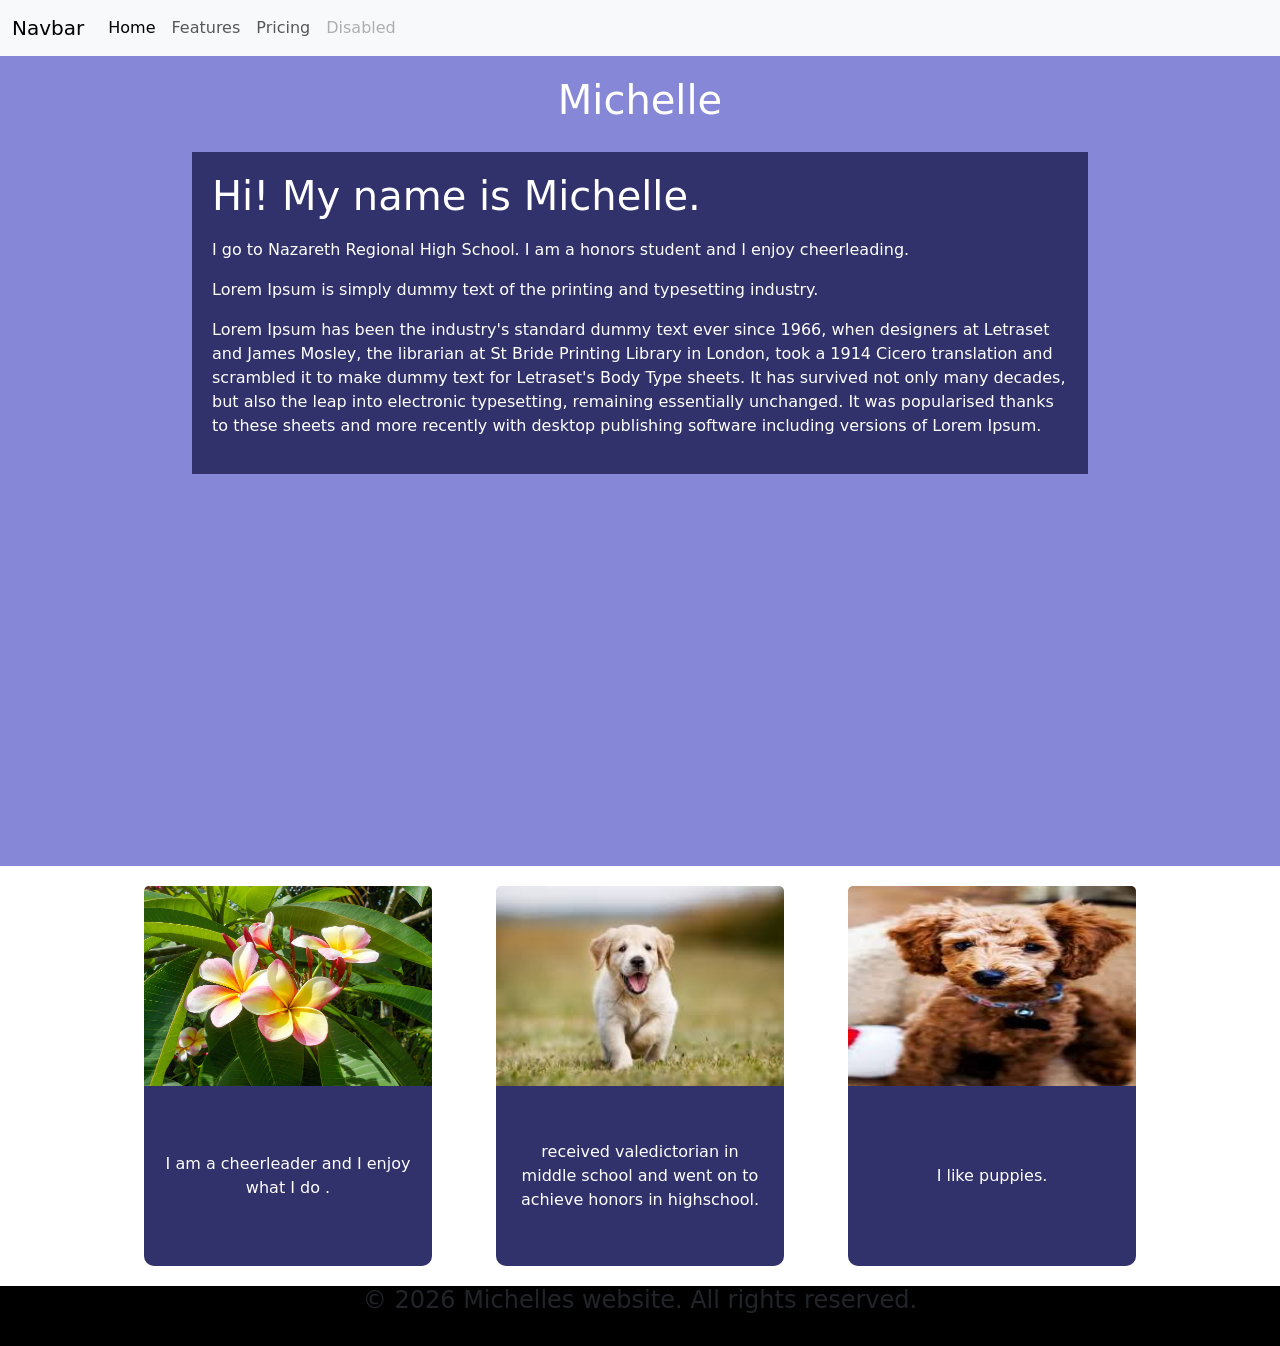
==== index.html @ 5db0d3c9 "done with home page" ====
<!DOCTYPE html>
<html lang="en">
<head>
    <meta charset="UTF-8">
    <meta name="viewport" content="width=device-width, initial-scale=1.0">
    <link rel="stylesheet" href="style.css">
     <link href="https://cdn.jsdelivr.net/npm/bootstrap@5.3.8/dist/css/bootstrap.min.css" rel="stylesheet" integrity="sha384-sRIl4kxILFvY47J16cr9ZwB07vP4J8+LH7qKQnuqkuIAvNWLzeN8tE5YBujZqJLB" crossorigin="anonymous">
    <title>mywebsite</title>
</head>

<body>
    <nav class="navbar navbar-expand-lg bg-body-tertiary">
  <div class="container-fluid">
    <a class="navbar-brand" href="#">Navbar</a>
    <button class="navbar-toggler" type="button" data-bs-toggle="collapse" data-bs-target="#navbarNav" aria-controls="navbarNav" aria-expanded="false" aria-label="Toggle navigation">
      <span class="navbar-toggler-icon"></span>
    </button>
    <div class="collapse navbar-collapse" id="navbarNav">
      <ul class="navbar-nav">
        <li class="nav-item">
          <a class="nav-link active" aria-current="page" href="#">Home</a>
        </li>
        <li class="nav-item">
          <a class="nav-link" href="#">Features</a>
        </li>
        <li class="nav-item">
          <a class="nav-link" href="#">Pricing</a>
        </li>
        <li class="nav-item">
          <a class="nav-link disabled" aria-disabled="true">Disabled</a>
        </li>
      </ul>
    </div>
  </div>
    </nav>

    <div class="hero">
        <h1 class="bigtext">Michelle</h1>

        <div class="letter">
            <h1 class="text1">Hi! My name is Michelle.</h1>
            <p class="text2">I go to Nazareth Regional High School. I am a honors student and I enjoy cheerleading. </p>
            <p class="text2"> Lorem Ipsum is simply dummy text of the printing and typesetting industry.</p>
            <p class="text2">Lorem Ipsum has been the industry's standard dummy text ever since 1966, when designers at Letraset and James Mosley, the librarian at St Bride Printing Library in London, took a 1914 Cicero translation and scrambled it to make dummy text for Letraset's Body Type sheets. It has survived not only many decades, but also the leap into electronic typesetting, remaining essentially unchanged. It was popularised thanks to these sheets and more recently with desktop publishing software including versions of Lorem Ipsum.</p>
        </div>
    </div>

    <div class="section2">
        <div class="card" style="width: 18rem;">
            <img src="images/plumeria-for-sale.webp" class="card-img-top" alt="...">
            <div class="card-body">
            <p class="card-text">I am a cheerleader and I enjoy what I do .</p>
    </div>
    </div>

    <div class="card" style="width: 18rem;">
        <img src="images/puppy1.jpg" class="card-img-top" alt="...">
        <div class="card-body">
            <p class="card-text"> received valedictorian in middle school and went on to achieve honors in highschool.</p>
        </div>
    </div>

    <div class="card" style="width: 18rem;">
        <img src="images/puppy2.jpg" class="card-img-top" alt="...">
        <div class="card-body">
            <p class="card-text">I like puppies.</p>
        </div>
    </div>

    </div>

    <footer class="myfooter">
        <h4 class="footertext">© 2026 Michelles website. All rights reserved.</h4>
    </footer>


    <!--
    <h1 class="headerr">Michelle</h1>
    <h2>Pretty Girl</h2>
    <p class="paragraph">I go to school at Naz</p>
    <img src="images\download.jpg" alt="flowers" class="myimg">

    <div class="pictures">
        
        <div class="minidiv">
            <img src="images/download.jpg" alt="flowers" class="indpic"> 
            <h3>Pic 1</h3>
        </div>
       
        <div class="minidiv">
            <img src="images/puppy1.jpg" alt="puppy1" class="indpic"> 
            <h3>Pic 2</h3>
        </div>

        <div class="minidiv">
            <img src="images/puppy2.jpg" alt="puppy2" class="indpic">
            <h3>Pic 3</h3>
        </div>
    </div>
    -->
</body>
</html>
---- style.css ----
.style{
    display: flex;
    flex-direction: column;
}

.hero{
    background: rgb(135, 135, 216);
    min-height: 90vh;
    background-size: cover;
    display: flex;
    flex-direction: column;
    align-items: center;
}

.bigtext{
    padding: 20px;
    color: white;
}

.letter{
    background: rgb(49, 49, 107);
    width: 70vw;
    height: auto;
    padding: 20px;
}

.text1{
    color: white;
    padding-bottom: 10px;
}

.text2{
    color: white;
}



.section2{
    padding-top: 20px;
    padding-bottom: 20px;
    padding-left: 5vw;
    padding-right: 5vw;
    background: white;
    display: flex;
    flex-direction: row;
    align-items: center;
    justify-content: center;
    gap: 5vw;
}

.card{
    border: 0px !important;
}
.card-img-top{
    height: 200px;
    width: 120px;
}


.card-text{
    text-align: center;
    color: white;
}

.card-body{
    background: rgb(49, 49, 107);
    min-height: 20vh;
    padding: 20px;
    justify-content: center;
    align-content: center;
    border-bottom-left-radius: 10px;
    border-bottom-right-radius: 10px;

}

.myfooter{
    background: black;
    text-align: center;
    height: 60px;
}

.footertext{
    white
}
/*.headerr{
    color: aqua;
    font-size: 48px;
    background-color: blue;
    font-family: 'Courier New', Courier, monospace;
}

.paragraph{
    color: darkslateblue;
    font-size: smaller;
    font-family: 'Gill Sans', 'Gill Sans MT', Calibri, 'Trebuchet MS', sans-serif;
}

.myimg{
    height: 90px;
    width: 70px;

}

.pictures{
    display: flex;
    flex-direction: row;
    justify-content: center;
}

.indpic{
    height: 150px;
    width: 150px;

}

.minidiv{
    height: 200px;
    width: 200px
}
*/
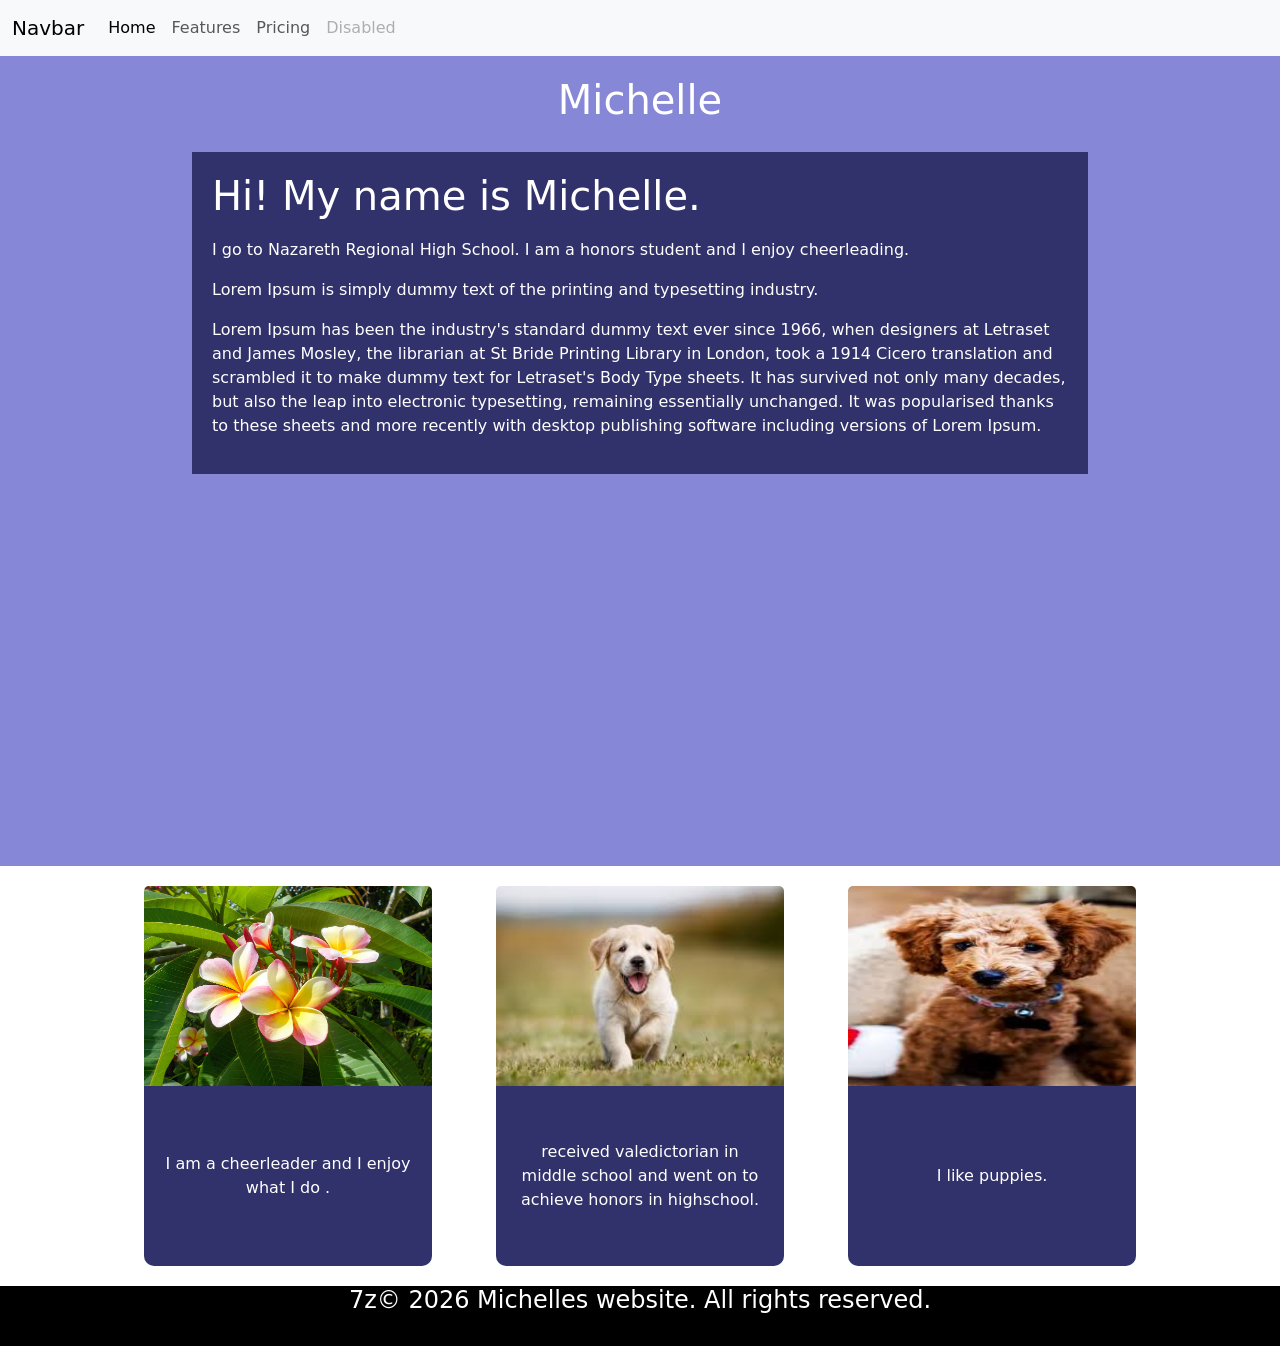
==== commit 0008810c: "I completely changed the whole idea and layout of my website. I changed the hero, nav bar and gave m" ====
--- a/index.html
+++ b/index.html
@@ -70,7 +70,7 @@
     </div>
 
     <footer class="myfooter">
-        <h4 class="footertext">© 2026 Michelles website. All rights reserved.</h4>
+        <h4 class="footertext">7z© 2026 Michelles website. All rights reserved.</h4>
     </footer>
 
 
--- a/style.css
+++ b/style.css
@@ -79,8 +79,9 @@
     height: 60px;
 }
 
+
 .footertext{
-    white
+    color: white;
 }
 /*.headerr{
     color: aqua;
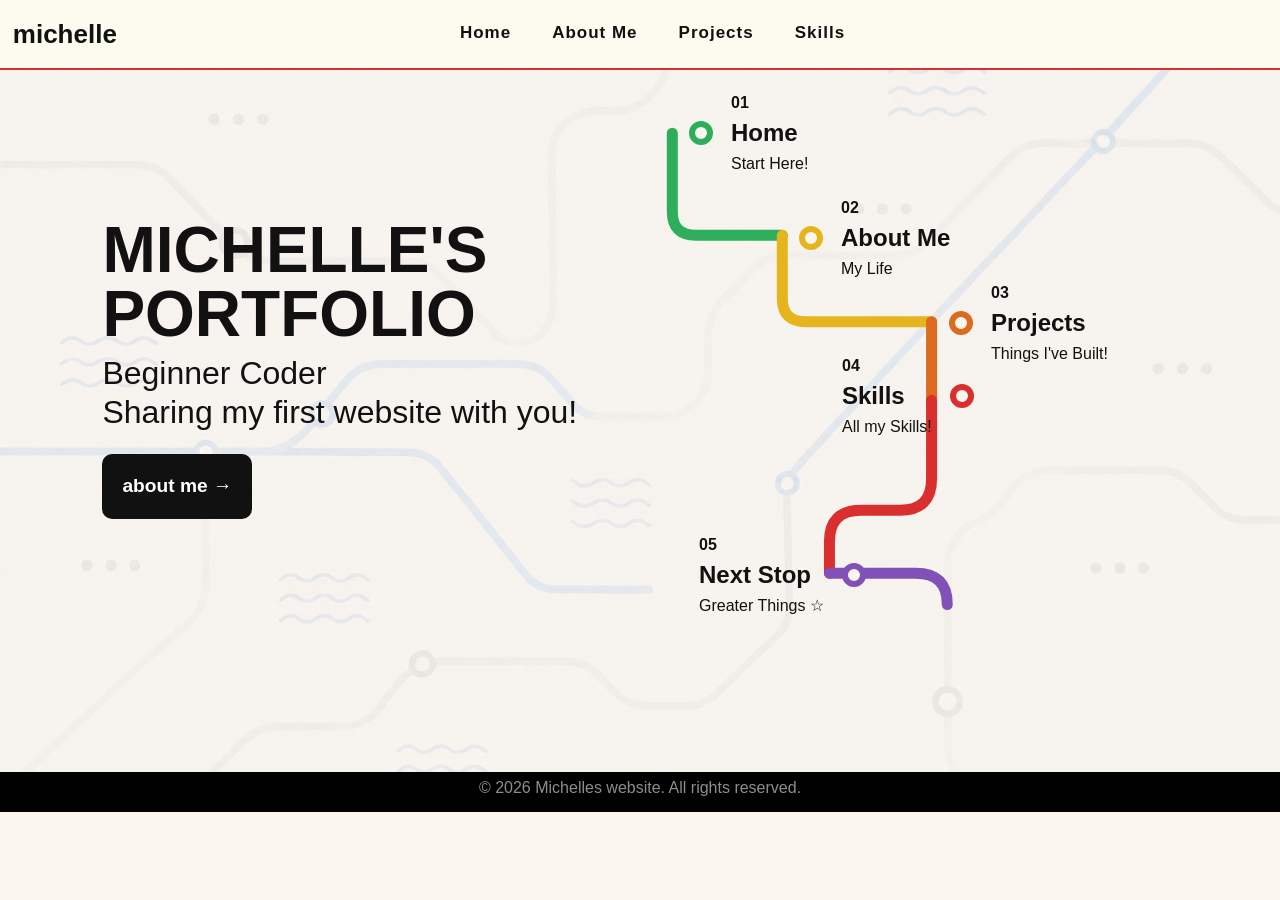
==== commit 201e22bf: "finished styling my next stop box in css" ====
--- a/index.html
+++ b/index.html
@@ -2,101 +2,124 @@
 <html lang="en">
 <head>
     <meta charset="UTF-8">
+    <meta http-equiv="X-UA-Compatible" content="IE=edge">
     <meta name="viewport" content="width=device-width, initial-scale=1.0">
+    <!--bootstrap-->
+    <link href="https://cdn.jsdelivr.net/npm/bootstrap@5.3.0/dist/css/bootstrap.min.css" rel="stylesheet" integrity="sha384-9ndCyUaIbzAi2FUVXJi0CjmCapSmO7SnpJef0486qhLnuZ2cdeRhO02iuK6FUUVM" crossorigin="anonymous">
+   <!--css-->
     <link rel="stylesheet" href="style.css">
-     <link href="https://cdn.jsdelivr.net/npm/bootstrap@5.3.8/dist/css/bootstrap.min.css" rel="stylesheet" integrity="sha384-sRIl4kxILFvY47J16cr9ZwB07vP4J8+LH7qKQnuqkuIAvNWLzeN8tE5YBujZqJLB" crossorigin="anonymous">
-    <title>mywebsite</title>
+    <title>Michelle's Website</title>
 </head>
 
-<body>
-    <nav class="navbar navbar-expand-lg bg-body-tertiary">
+<!--navigation bar-->
+<body class="body"> 
+   <nav class="navbar navbar-expand-lg bg-body-tertiary">
   <div class="container-fluid">
-    <a class="navbar-brand" href="#">Navbar</a>
+    <a class="navbar-brand logo" href="#">michelle</a>
     <button class="navbar-toggler" type="button" data-bs-toggle="collapse" data-bs-target="#navbarNav" aria-controls="navbarNav" aria-expanded="false" aria-label="Toggle navigation">
       <span class="navbar-toggler-icon"></span>
     </button>
     <div class="collapse navbar-collapse" id="navbarNav">
-      <ul class="navbar-nav">
+      <ul class="navbar-nav mx-auto">
         <li class="nav-item">
-          <a class="nav-link active" aria-current="page" href="#">Home</a>
+          <a class="nav-link active" aria-current="page" href="index.html">Home</a>
         </li>
         <li class="nav-item">
-          <a class="nav-link" href="#">Features</a>
+          <a class="nav-link" href="about.html">About Me</a>
         </li>
         <li class="nav-item">
-          <a class="nav-link" href="#">Pricing</a>
+          <a class="nav-link" href="projects.html">Projects</a>
         </li>
         <li class="nav-item">
-          <a class="nav-link disabled" aria-disabled="true">Disabled</a>
+          <a class="nav-link" href="skills.html">Skills</a>
         </li>
       </ul>
     </div>
   </div>
-    </nav>
+</nav>
 
-    <div class="hero">
-        <h1 class="bigtext">Michelle</h1>
+    <section class="hero">
+        <div class="hero-left">
+                    <h1>
+                        MICHELLE'S
+                        <br>
+                        PORTFOLIO
+                    </h1>
+                    <div class=yellowline></div>
+                    <h2>
+                        Beginner Coder
+                        <br>
+                        Sharing my first website with you!
+                    </h2>
 
-        <div class="letter">
-            <h1 class="text1">Hi! My name is Michelle.</h1>
-            <p class="text2">I go to Nazareth Regional High School. I am a honors student and I enjoy cheerleading. </p>
-            <p class="text2"> Lorem Ipsum is simply dummy text of the printing and typesetting industry.</p>
-            <p class="text2">Lorem Ipsum has been the industry's standard dummy text ever since 1966, when designers at Letraset and James Mosley, the librarian at St Bride Printing Library in London, took a 1914 Cicero translation and scrambled it to make dummy text for Letraset's Body Type sheets. It has survived not only many decades, but also the leap into electronic typesetting, remaining essentially unchanged. It was popularised thanks to these sheets and more recently with desktop publishing software including versions of Lorem Ipsum.</p>
+                    <a href="about.html" class="btn-talk">about me →</a>
+                    </div>
+
+                <!--right side-->
+                    <div class="hero-right">
+                        <div class="subway-map">
+
+                          <svg class="trainlines" viewBox="0 0 700 700">
+                            <path class="line green-line" d="M120 60 L120 160 Q120 190 150 190 L260 190"/>
+                            <path class="line yellow-route" d="M260 190 L260 270 Q260 300 290 300 L450 300"/>
+                            <path class="line orange-route" d="M450 300 L450 400"/>
+                            <path class="line red-route" d="M450 400 L450 500 Q450 540 410 540 L360 540 Q320 540 320 580 L320 620"/>
+                            <path class="line purple-route" d="M320 620 L430 620 Q470 620 470 660"/>
+                          </svg>
+
+                            <a href="index.html" class="stop stop1">
+                                <div class="greencircle"></div>
+                                <div>
+                                    <b>01</b>
+                                    <h3>Home</h3>
+                                    <p>Start Here!</p>
+                                </div>
+                            </a>
+
+                            <a href="about.html" class="stop stop2">
+                                <div class="yellowcircle"></div>
+                                <div>
+                                    <b>02</b>
+                                    <h3>About Me</h3>
+                                    <p>My Life</p>
+                                </div>
+                            </a>
+
+                            <a href="projects.html" class="stop stop3">
+                                <div class="orangecircle"></div>
+                                <div>
+                                    <b>03</b>
+                                    <h3>Projects</h3>
+                                    <p>Things I've Built!</p>
+                                </div>
+                            </a>
+
+                            <a href="skills.html" class="stop stop4">
+                                <div class="redcircle"></div>
+                                <div>
+                                    <b>04</b>
+                                    <h3>Skills</h3>
+                                    <p>All my Skills!</p>
+                                </div>
+                            </a>
+
+                            <div class="stop stop5">
+                                <div class="purplecircle"></div>
+                                <div>
+                                    <b>05</b>
+                                    <h3>Next Stop</h3>
+                                    <p>Greater Things ☆</p>
+                                </div>
+                            </div>
+                        
+                        </div>
+                    </div>
         </div>
-    </div>
-
-    <div class="section2">
-        <div class="card" style="width: 18rem;">
-            <img src="images/plumeria-for-sale.webp" class="card-img-top" alt="...">
-            <div class="card-body">
-            <p class="card-text">I am a cheerleader and I enjoy what I do .</p>
-    </div>
-    </div>
-
-    <div class="card" style="width: 18rem;">
-        <img src="images/puppy1.jpg" class="card-img-top" alt="...">
-        <div class="card-body">
-            <p class="card-text"> received valedictorian in middle school and went on to achieve honors in highschool.</p>
-        </div>
-    </div>
-
-    <div class="card" style="width: 18rem;">
-        <img src="images/puppy2.jpg" class="card-img-top" alt="...">
-        <div class="card-body">
-            <p class="card-text">I like puppies.</p>
-        </div>
-    </div>
-
-    </div>
+    </section>
 
     <footer class="myfooter">
-        <h4 class="footertext">7z© 2026 Michelles website. All rights reserved.</h4>
+        <h4 class="footertext">© 2026 Michelles website. All rights reserved.</h4>
     </footer>
 
-
-    <!--
-    <h1 class="headerr">Michelle</h1>
-    <h2>Pretty Girl</h2>
-    <p class="paragraph">I go to school at Naz</p>
-    <img src="images\download.jpg" alt="flowers" class="myimg">
-
-    <div class="pictures">
-        
-        <div class="minidiv">
-            <img src="images/download.jpg" alt="flowers" class="indpic"> 
-            <h3>Pic 1</h3>
-        </div>
-       
-        <div class="minidiv">
-            <img src="images/puppy1.jpg" alt="puppy1" class="indpic"> 
-            <h3>Pic 2</h3>
-        </div>
-
-        <div class="minidiv">
-            <img src="images/puppy2.jpg" alt="puppy2" class="indpic">
-            <h3>Pic 3</h3>
-        </div>
-    </div>
-    -->
 </body>
 </html>
--- a/style.css
+++ b/style.css
@@ -1,121 +1,631 @@
-.style{
+html{
+    scroll-behavior: smooth;
+}
+/*INDEXXX.HTML*/
+:root{
+    --cream: #faf6ee;
+    --blue: #3f6aaa;
+    --text: #111;
+}
+.section{
+    padding: 80px 10% !important;
+}
+.logo{ /*my name in navbar*/
+    color: var(--text) !important;
+    font-size: 26px !important;
+    font-weight: bold !important;
+    display: flex;
+    align-items: center;
+    gap: 0px;
+    position: absolute;
+    left: 1%;
+}
+body{ /*body duh*/
+    background: var(--cream);
+    color: #111;
+    font-family: Arial, sans-serif;
+}
+.navbar{
+    background: #fcfbef !important;
+    padding-top: -2px;
+    padding-bottom: -2px;
+    border-bottom: 2px solid #d92f2f;
+
+    position: relative;
+    height: 70px;
+    display: flex;
+    align-items: center;
+    justify-content: center;
+}
+.nav-wrap{
+    border-bottom: 1px solid #ddd;
+    padding-bottom: 25px;
+}
+.nav-link{ /*navigation words*/
+   color: var(--text) !important;
+   font-weight: 550 !important;
+   font-size: 17px !important;
+   letter-spacing: 1px !important;
+   margin-left: 25px;
+   transition: color 0.3s ease !important;
+
+   padding: -5px;
+
+
+}
+.nav-link:hover{ /*the hover duh*/
+    color:#d92f2f !important;
+}
+.nav-link::after{
+    content: '';
+    display: block;
+    width: 0;
+    height: 2px;
+    background: #d92f2f;
+    transition: width 0.3s ease !important;
+}
+.nav-link:hover::after{
+    width: 100% !important;
+}
+.hero{ /*hero*/
+    min-height: 78vh;
+    padding: 70px 8% !important;
+    display: flex;
+    align-items: center;
+    justify-content: space-between;
+
+    background-image: url("images/mta2.png");
+    background-size: cover;
+    background-position: center;
+    background-repeat: no-repeat;
+}
+.hero h1{ /*huge words, michelle portfolio*/
+    font-size: 4rem;
+    font-weight: 900;
+    line-height: 1;
+    color: var(--text);
+
+    transform: translateY(-60px);
+}
+.hero h2{
+    transform: translateY(-60px);
+    font-family: 'Gill Sans', 'Gill Sans MT', Calibri, 'Trebuchet MS', sans-serif;
+}
+.btn-talk{ /*about me*/
+    display: inline-block;
+    background: #111;
+    color: white;
+    text-decoration: none;
+    padding: 18px 20px;
+    border-radius: 10px;
+    font-size: 1.2rem;
+    font-weight: 650;
+    transition: 0.3s;
+
+    position: relative;
+    top: -45px;
+}
+.btn-talk:hover{ /*about me hover*/
+    background: #2eae5b;
+    transform: scale(1.05);
+    box-shadow: 0 10px 20px rgba(0, 0, 0, 0.5);
+}
+/*SUBWAY MAP*/
+.hero-left{
+    width: 48%;
+}
+.hero-right{
+    width: 50%;
+}
+.subway-map{
+    position: relative;
+    height: 560px;
+}
+/*COLORED ROUTES*/
+.trainlines{
+    position: absolute;
+    width: 700px;
+    height: 550px;
+    top: -55px;
+    right: -25px;
+    z-index: 1;
+}
+.line{
+    fill: none;
+    stroke-width: 14;
+    stroke-linecap: round;
+    stroke-linejoin: round;
+}
+.green-line{
+    stroke: #2eae5b;
+}
+.yellow-route{
+    stroke: #e6b51e;
+}
+.orange-route{
+    stroke: #dd6b1f;
+}
+.red-route{
+    stroke: #d92f2f;
+}
+.purple-route{
+    stroke: #8251b8;
+}
+.stop{
+    position: absolute;
+    display: flex;
+    align-items: center;
+    gap: 18px;
+    text-decoration: none;
+    color: var(--text);
+    z-index: 3;
+}
+.stop:hover{
+    transform: translateY(-7px);
+    transition: 0.3s;
+}
+.stop h3{
+    font-family: "Google Sans", sans-serif !important;
+    font-size: 1.5rem;
+    font-weight: 800;
+    margin: 4px 0;
+}
+.stop p{
+    font-family: "Google Sans", sans-serif !important;
+    margin: 0;
+    font-size: 1rem;
+}
+.stop b{
+    font-family: "Google Sans", sans-serif !important;
+    font-size: 1rem;
+}
+.greencircle,
+.yellowcircle,
+.orangecircle,
+.redcircle,
+.purplecircle{
+    width: 24px;
+    height: 24px;
+    background: var(--cream);
+    border-radius: 50%;
+    border: 6px solid;
+    
+}
+.greencircle{
+    color: #2eae5b;
+}
+.yellowcircle{
+    color: #e6b51e;
+}
+.orangecircle{
+    color: #dd6b1f;
+}
+.redcircle{
+    color: #d92f2f;
+}
+.purplecircle{
+    color: #8251b8;
+}
+.stop1{
+    top: -50px;
+    left: 49px;
+}
+.stop2{
+    top: 55px;
+    left: 159px;
+}
+.stop3{
+    top: 140px;
+    left: 309px;
+}
+.stop4{
+    flex-direction: row-reverse;
+    top: 213px;
+    left: 202px;
+}
+.stop5{
+    flex-direction: row-reverse;
+    top: 392px;
+    left: 59px;
+}
+.myfooter{
+    background: rgb(0, 0, 0);
+    text-align: center;
+    height: 40px;
+    display: flex;
+    justify-content: center;
+    align-items: center;
+}
+.footertext{
+    color: rgb(141, 141, 141);
+    font-size: 1rem;
+    align-content: center;
+}
+
+
+
+
+
+
+
+
+/*ABOUTTT.HTML*/
+.aboutpage{
+    background: url(images/mta.png);
+    min-height: 90vh;
+    display: flex;
+    justify-content: center;
+    align-items: center;
+    padding: 100px 20px;
+}
+.aboutheader{
+    display: flex;
+    justify-content: space-between;
+    align-items: center;
+    margin-bottom: 30px;
+}
+.aboutheader h1{
+    margin: 0;
+}
+.leftitle{
+    display: flex;
+    align-items: center;
+    gap: 15px;
+}
+
+.leftitle h1{
+    margin: 0;
+    font-weight: 700;
+    font-family: 'Gill Sans', 'Gill Sans MT', Calibri, 'Trebuchet MS', sans-serif;
+    font-size: 7000px;
+}
+
+.rightstops{
+    display: flex;
+    gap: 12px;
+}
+.lettercard{
+    background: #f7f3ee;
+    width: 775px;
+    height: 560px;
+    max-width: 90%;
+    padding: 60px;
+    border-radius: 20px;
+    box-shadow: 0 15px 40px rgba(0, 0, 0, 0.5) !important;
+    position: relative;
+}
+
+.lettercard h1{
+    font-size: 1.1rem;
+    color: #111;
+}
+
+.lettercard h2{
+    font-size: 3rem;
+    line-height: 1.8;
+    color: #e6b51e;
+    margin-top: -50px;
+    margin-bottom: 2px;
+    font-family: tiny5;
+}
+
+.typing{
+    display: inline-block;
+    overflow: hidden;
+    white-space: nowrap;
+    border-right: 2px solid #2b211c;
+    line-height: 1em;
+
+    width: 0;
+    animation: typing 1.2s steps(14) forwards, blink 0.9s infinite;
+}
+
+@keyframes typing{
+    from{
+        width: 0;
+    }
+    to{
+        width: 12ch;
+    }
+}
+
+@keyframes blink{
+    50% {
+        border-color: transparent;
+    }
+}
+
+.lettercard p{
+    font-family: "Google Sans", sans-serif !important;
+    font-weight: 500;
+    font-size: 1.15rem;
+    line-height: 1.5;
+    color: #111;
+    margin-bottom: 11px;
+}
+
+.signature{
+    padding-bottom: -50px;
+    margin-top: 30px;
+    font-size: 2rem;
+    color: #e6b51e;
+    font-weight: 500;
+    font-family: "Cedarville Cursive", cursive;
+}
+
+
+.trainstops{
+    display: flex;
+    gap: 12px;
+    margin-bottom: 30px;
+}
+
+.stopnum{
+    width: 32px;
+    height: 32px;
+    border-radius: 50%;
+    background: #f7ead6;
+    color: #111;
+    display: flex;
+    align-items: center;
+    justify-content: center;
+    font-weight: 600;
+
+}
+
+a{
+    text-decoration: none;
+}
+
+.stopnum:hover{
+    transform: scale(1.25);
+    transition: 0.3s;
+}
+
+.stopp3{
+    background: #dd6b1f;
+    color: white;
+}
+
+.stopp4{
+background: #d92f2f;
+    color: white;
+}
+
+.stopp5{
+    background: #8251b8;
+    color: white;
+}
+
+
+
+.stopnum.active{
+    width: 35px;
+    height: 35px;
+    background: #e6b51e;
+    color: white;
+}
+
+.headlines{
+    width: 100%;
+    height: 2px;
+    background: #e6b51e;
+    margin: -20px 0 60px;
+}
+
+
+
+
+
+
+
+
+
+/*PROJECTSSS.HTML*/
+.projectspage{
+    min-height: 90vh;
+    background: url(images/mta3.png);
+    padding: 80px 8%;
+}
+
+.stationsign{
+    position: relative;
+    max-width: 720px;
+    margin: 0 auto 70px;
+    background: #111;
+    color: white;
+    padding: 38px 45px;
+    border-radius: 20px;
+    display: flex;
+    align-items: center;
+    gap: 35px;
+    box-shadow: 0 15px 30px rgba(0, 0, 0, 0.25) !important;
+}
+
+.signhanger{
+    position: absolute;
+    top: -80px;
+    width: 18px;
+    height: 80px;
+    background: #111;
+}
+
+.signhanger.left{
+    left: 120px;
+}
+
+.signhanger.right{
+    right: 120px;
+}
+
+.stationnumber{
+    width: 100px;
+    height: 100px;
+    background: #dd6b1f;
+    border-radius: 50%;
+    display: flex;
+    justify-content: center;
+    align-items: center;
+    font-family: "Google Sans", sans-serif !important;
+    font-size: 3rem;
+    font-weight: 800;
+}
+
+.signtext h1{
+    font-size: 3rem;
+    margin: 0;
+}
+
+.signline{
+    height: 2px;
+    background: white;
+    margin: -6px 0 18px;
+}
+
+.signtext p{
+    margin: 0;
+    font-size: 1.2rem;
+}
+
+
+.projectcard{
+    position: relative;
+    max-width: 950px;
+    margin: 0 auto 70px;
+    background: #f5eee3;
+    border: 1px solid #2b211c;
+    border-radius: 18px;
+    padding: 40px 35px 15px 150px;
+    display: flex;
+    align-items: center;
+    gap: 35px;
+}
+
+.routeline{
+    position: absolute;
+    left: 65px;
+    top: 0;
+    width: 15px;
+    height: 100%;
+    background: #dd6b1f;
+}
+
+.projectletter{
+    position: absolute;
+    left: 35px;
+    top: 50px;
+    width: 75px;
+    height: 75px;
+    background: #dd6b1f;
+    color: white;
+    border-radius: 50%;
+    display: flex;
+    justify-content: center;
+    align-items: center;
+    font-size: 2.3rem;
+    font-weight: 800;
+    z-index: 2;
+}
+
+.projectinfo{
+    flex: 1;
+}
+
+.projectinfo h2{
+    font-size: 1.8rem;
+    line-height: 1.5;
+}
+
+.projectdivider{
+    width: 2px;
+    height: 125px;
+    background: #ddd;
+}
+
+.projecttags{
+    display: flex;
+    gap: 12px;
+}
+
+.projecttags span{
+    border: 1px solid #111;
+    color: #111;
+    padding: 3px 12px;
+    border-radius: 20px;
+    font-size: .95rem;
+}
+
+.tab1{
+    border: 1.5px solid #3f6aaa !important;
+    color: #3f6aaa !important;
+}
+
+.tab2{
+    border: 1.5px solid #d92f2f !important;
+    color: #d92f2f !important;
+}
+
+
+.viewproject{
+    color: #dd6b1f;
+    font-weight: 700;
+    text-decoration: none;
+}
+
+.viewproject:hover{
+    transform: scale(1.15);
+    transition: 0.3s ease;
+} 
+
+.nextstop {
+    width: 250px;
+    height: 100px;
+    margin: 0 auto;
+    background: #111;
+    color: white;
+    text-decoration: none;
+    border-radius: 12px;
+    display: flex;
+    justify-content: space-between;
+    align-items: center;
+    padding: 20px 25px;
+    box-shadow: 0 15px 30px rgba(0, 0, 0, 0.25) !important;
+
+    transition: 0.3s ease;
+}
+
+.nextstop div:first-child{
     display: flex;
     flex-direction: column;
 }
 
-.hero{
-    background: rgb(135, 135, 216);
-    min-height: 90vh;
-    background-size: cover;
-    display: flex;
-    flex-direction: column;
-    align-items: center;
-}
-
-.bigtext{
-    padding: 20px;
-    color: white;
-}
-
-.letter{
-    background: rgb(49, 49, 107);
-    width: 70vw;
-    height: auto;
-    padding: 20px;
-}
-
-.text1{
-    color: white;
-    padding-bottom: 10px;
-}
-
-.text2{
-    color: white;
-}
-
-
-
-.section2{
-    padding-top: 20px;
-    padding-bottom: 20px;
-    padding-left: 5vw;
-    padding-right: 5vw;
-    background: white;
-    display: flex;
-    flex-direction: row;
-    align-items: center;
-    justify-content: center;
-    gap: 5vw;
-}
-
-.card{
-    border: 0px !important;
-}
-.card-img-top{
-    height: 200px;
-    width: 120px;
-}
-
-
-.card-text{
-    text-align: center;
-    color: white;
-}
-
-.card-body{
-    background: rgb(49, 49, 107);
-    min-height: 20vh;
-    padding: 20px;
-    justify-content: center;
-    align-content: center;
-    border-bottom-left-radius: 10px;
-    border-bottom-right-radius: 10px;
-
-}
-
-.myfooter{
-    background: black;
-    text-align: center;
-    height: 60px;
-}
-
-
-.footertext{
-    color: white;
-}
-/*.headerr{
-    color: aqua;
-    font-size: 48px;
-    background-color: blue;
-    font-family: 'Courier New', Courier, monospace;
-}
-
-.paragraph{
-    color: darkslateblue;
-    font-size: smaller;
-    font-family: 'Gill Sans', 'Gill Sans MT', Calibri, 'Trebuchet MS', sans-serif;
-}
-
-.myimg{
-    height: 90px;
-    width: 70px;
-
-}
-
-.pictures{
-    display: flex;
-    flex-direction: row;
-    justify-content: center;
-}
-
-.indpic{
-    height: 150px;
-    width: 150px;
-
-}
-
-.minidiv{
-    height: 200px;
-    width: 200px
-}
-*/+.nextstop:hover{
+    background: #222;
+    box-shadow: 0 0 2px rgba(232, 91, 28, 0.25);
+}
+
+.nextstop small{
+    color: #f7ead6;
+}
+
+.nextstop h2{
+    margin: 5px 0 0;
+    font-size: 1.8rem;
+    display: inline-flex;
+    align-items: center;
+}
+
+.nextstop span{
+    background: #d92f2f;
+    padding: 10px 12px;
+    border-radius: 50%;
+    font-size: 1rem;
+    font-weight: 600;
+
+
+    flex-shrink: 0;
+}
+
+.arrow{
+    font-size: 3rem;
+}
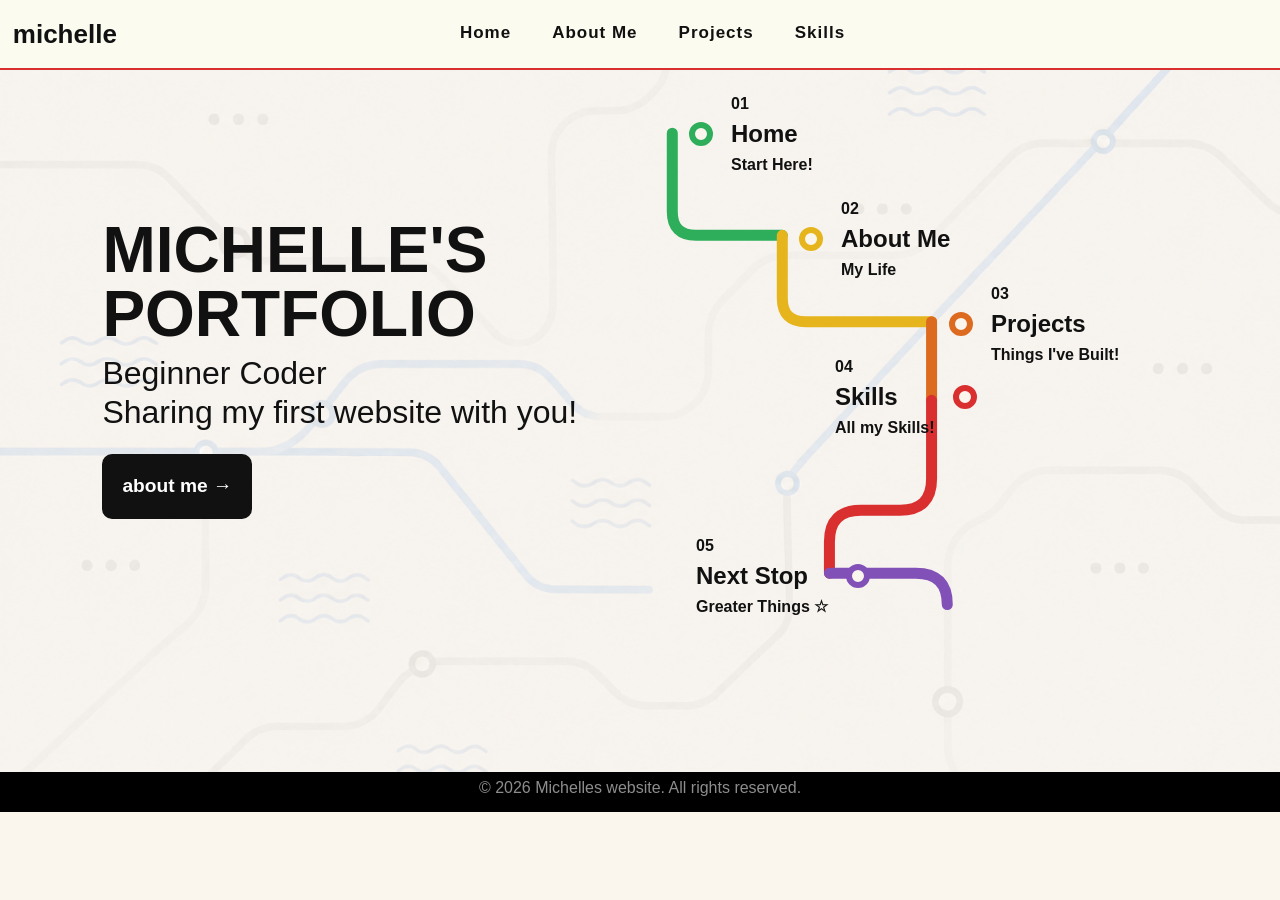
==== commit 26b85c7c: "Downloading fonts from google fonts and going around changing fonts on all of my pages" ====
--- a/index.html
+++ b/index.html
@@ -9,6 +9,8 @@
    <!--css-->
     <link rel="stylesheet" href="style.css">
     <title>Michelle's Website</title>
+
+    <link href="https://fonts.googleapis.com/css2?family=Aldrich&family=Cedarville+Cursive&family=Google+Sans:ital,opsz,wght@0,17..18,400..700;1,17..18,400..700&family=Rubik:ital,wght@0,300..900;1,300..900&family=SN+Pro:ital,wght@0,200..900;1,200..900&family=Tiny5&family=Tomorrow:ital,wght@0,100;0,200;0,300;0,400;0,500;0,600;0,700;0,800;0,900;1,100;1,200;1,300;1,400;1,500;1,600;1,700;1,800;1,900&display=swap" rel="stylesheet">
 </head>
 
 <!--navigation bar-->
--- a/style.css
+++ b/style.css
@@ -152,6 +152,8 @@
     stroke: #8251b8;
 }
 .stop{
+    font-family: "Tomorrow", sans-serif;
+    font-weight: 800;
     position: absolute;
     display: flex;
     align-items: center;
@@ -221,12 +223,12 @@
 .stop4{
     flex-direction: row-reverse;
     top: 213px;
-    left: 202px;
+    left: 195px;
 }
 .stop5{
     flex-direction: row-reverse;
     top: 392px;
-    left: 59px;
+    left: 56px;
 }
 .myfooter{
     background: rgb(0, 0, 0);
@@ -282,7 +284,15 @@
 
 .rightstops{
     display: flex;
+    align-items: center;
+    flex-direction: row;
     gap: 12px;
+    margin-left: auto;
+    white-space: nowrap;
+}
+.rightstops h1{
+    margin: 0;
+    font-size: 18px;
 }
 .lettercard{
     background: #f7f3ee;
@@ -298,6 +308,7 @@
 .lettercard h1{
     font-size: 1.1rem;
     color: #111;
+    font-family: 'Lucida Sans', 'Lucida Sans Regular', 'Lucida Grande', 'Lucida Sans Unicode', Geneva, Verdana, sans-serif;
 }
 
 .lettercard h2{
@@ -309,6 +320,15 @@
     font-family: tiny5;
 }
 
+.lettercard h5{
+    font-family: 'Lucida Sans', 'Lucida Sans Regular', 'Lucida Grande', 'Lucida Sans Unicode', Geneva, Verdana, sans-serif;
+    font-size: 1.1rem;
+    color: #111;
+    margin-left: 209px;
+    margin-top: 10px;
+    white-space: nowrap;
+}
+
 .typing{
     display: inline-block;
     overflow: hidden;
@@ -429,6 +449,8 @@
 }
 
 .stationsign{
+    font-family: "Aldrich", sans-serif;
+    font-weight: 700;
     position: relative;
     max-width: 720px;
     margin: 0 auto 70px;
@@ -440,6 +462,10 @@
     align-items: center;
     gap: 35px;
     box-shadow: 0 15px 30px rgba(0, 0, 0, 0.25) !important;
+}
+
+.stationsign p{
+    font-weight: 500 !important;
 }
 
 .signhanger{
@@ -466,12 +492,13 @@
     display: flex;
     justify-content: center;
     align-items: center;
-    font-family: "Google Sans", sans-serif !important;
+    font-family: "Aldrich", sans-serif;
     font-size: 3rem;
     font-weight: 800;
 }
 
 .signtext h1{
+    font-family: "SN Pro", sans-serif !important;
     font-size: 3rem;
     margin: 0;
 }
@@ -483,6 +510,7 @@
 }
 
 .signtext p{
+    font-family: "SN Pro", sans-serif;
     margin: 0;
     font-size: 1.2rem;
 }
@@ -532,6 +560,7 @@
 }
 
 .projectinfo h2{
+    font-family: "Aldrich", sans-serif;
     font-size: 1.8rem;
     line-height: 1.5;
 }
@@ -548,6 +577,7 @@
 }
 
 .projecttags span{
+    font-family: "Aldrich", sans-serif;
     border: 1px solid #111;
     color: #111;
     padding: 3px 12px;
@@ -600,7 +630,7 @@
 }
 
 .nextstop:hover{
-    background: #222;
+    background: #d92f2f;
     box-shadow: 0 0 2px rgba(232, 91, 28, 0.25);
 }
 
@@ -609,6 +639,7 @@
 }
 
 .nextstop h2{
+    font-family: "SN Pro", sans-serif;
     margin: 5px 0 0;
     font-size: 1.8rem;
     display: inline-flex;
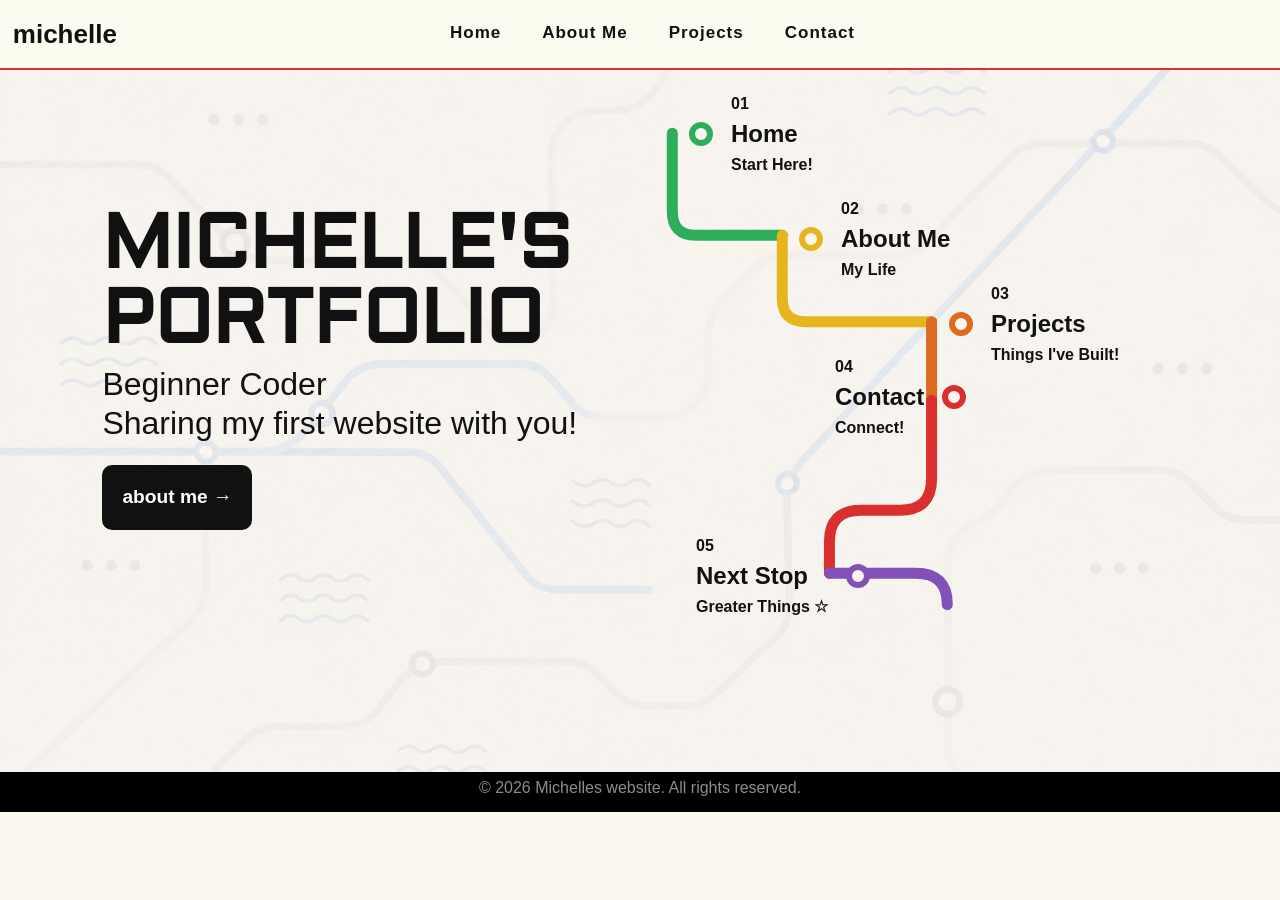
==== commit 05e1ad0b: "changed my skills section to contact section" ====
--- a/index.html
+++ b/index.html
@@ -11,6 +11,8 @@
     <title>Michelle's Website</title>
 
     <link href="https://fonts.googleapis.com/css2?family=Aldrich&family=Cedarville+Cursive&family=Google+Sans:ital,opsz,wght@0,17..18,400..700;1,17..18,400..700&family=Rubik:ital,wght@0,300..900;1,300..900&family=SN+Pro:ital,wght@0,200..900;1,200..900&family=Tiny5&family=Tomorrow:ital,wght@0,100;0,200;0,300;0,400;0,500;0,600;0,700;0,800;0,900;1,100;1,200;1,300;1,400;1,500;1,600;1,700;1,800;1,900&display=swap" rel="stylesheet">
+
+    <link href="https://fonts.googleapis.com/css2?family=Aldrich&family=Cedarville+Cursive&family=Google+Sans:ital,opsz,wght@0,17..18,400..700;1,17..18,400..700&family=Rubik:ital,wght@0,300..900;1,300..900&family=SN+Pro:ital,wght@0,200..900;1,200..900&family=Tiny5&display=swap" rel="stylesheet"
 </head>
 
 <!--navigation bar-->
@@ -33,7 +35,7 @@
           <a class="nav-link" href="projects.html">Projects</a>
         </li>
         <li class="nav-item">
-          <a class="nav-link" href="skills.html">Skills</a>
+          <a class="nav-link" href="contact.html">Contact</a>
         </li>
       </ul>
     </div>
@@ -96,12 +98,12 @@
                                 </div>
                             </a>
 
-                            <a href="skills.html" class="stop stop4">
+                            <a href="contact.html" class="stop stop4">
                                 <div class="redcircle"></div>
                                 <div>
                                     <b>04</b>
-                                    <h3>Skills</h3>
-                                    <p>All my Skills!</p>
+                                    <h3>Contact</h3>
+                                    <p>Connect!</p>
                                 </div>
                             </a>
 
--- a/style.css
+++ b/style.css
@@ -80,8 +80,9 @@
     background-repeat: no-repeat;
 }
 .hero h1{ /*huge words, michelle portfolio*/
-    font-size: 4rem;
-    font-weight: 900;
+    font-family: "Aldrich", sans-serif;
+    font-size: 4.7rem;
+    font-weight: 700;
     line-height: 1;
     color: var(--text);
 
@@ -510,7 +511,7 @@
 }
 
 .signtext p{
-    font-family: "SN Pro", sans-serif;
+    font-family: "Aldrich", sans-serif;
     margin: 0;
     font-size: 1.2rem;
 }
@@ -639,7 +640,7 @@
 }
 
 .nextstop h2{
-    font-family: "SN Pro", sans-serif;
+    font-family: "Aldrich", sans-serif;
     margin: 5px 0 0;
     font-size: 1.8rem;
     display: inline-flex;
@@ -648,7 +649,7 @@
 
 .nextstop span{
     background: #d92f2f;
-    padding: 10px 12px;
+    padding: 10px 10px;
     border-radius: 50%;
     font-size: 1rem;
     font-weight: 600;
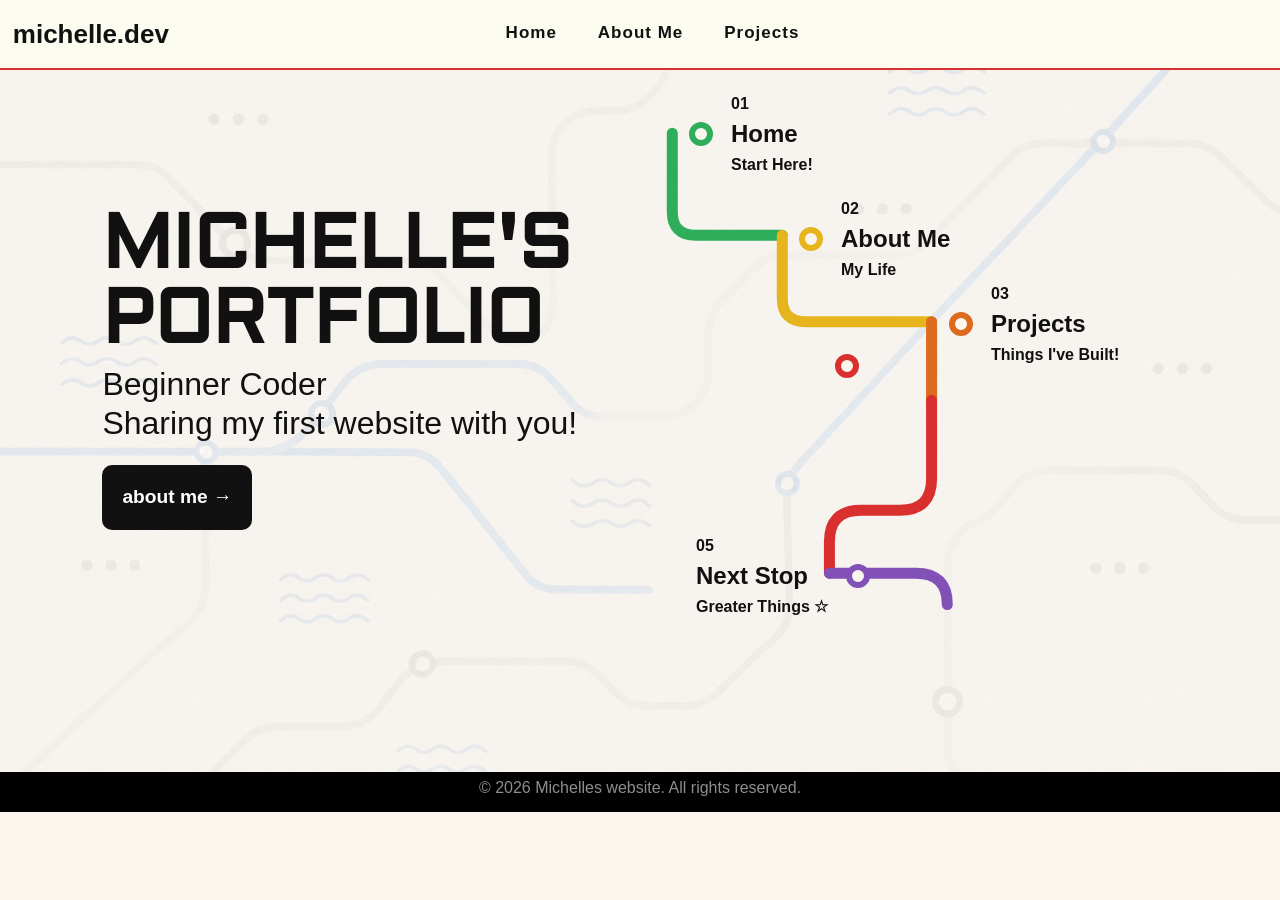
==== commit 917ec584: "i decided to remove the contact page, I dont think its needed for now" ====
--- a/index.html
+++ b/index.html
@@ -12,14 +12,14 @@
 
     <link href="https://fonts.googleapis.com/css2?family=Aldrich&family=Cedarville+Cursive&family=Google+Sans:ital,opsz,wght@0,17..18,400..700;1,17..18,400..700&family=Rubik:ital,wght@0,300..900;1,300..900&family=SN+Pro:ital,wght@0,200..900;1,200..900&family=Tiny5&family=Tomorrow:ital,wght@0,100;0,200;0,300;0,400;0,500;0,600;0,700;0,800;0,900;1,100;1,200;1,300;1,400;1,500;1,600;1,700;1,800;1,900&display=swap" rel="stylesheet">
 
-    <link href="https://fonts.googleapis.com/css2?family=Aldrich&family=Cedarville+Cursive&family=Google+Sans:ital,opsz,wght@0,17..18,400..700;1,17..18,400..700&family=Rubik:ital,wght@0,300..900;1,300..900&family=SN+Pro:ital,wght@0,200..900;1,200..900&family=Tiny5&display=swap" rel="stylesheet"
+    <link href="https://fonts.googleapis.com/css2?family=Aldrich&family=Cedarville+Cursive&family=Google+Sans:ital,opsz,wght@0,17..18,400..700;1,17..18,400..700&family=Rubik:ital,wght@0,300..900;1,300..900&family=SN+Pro:ital,wght@0,200..900;1,200..900&family=Tiny5&display=swap" rel="stylesheet">
 </head>
 
 <!--navigation bar-->
 <body class="body"> 
    <nav class="navbar navbar-expand-lg bg-body-tertiary">
   <div class="container-fluid">
-    <a class="navbar-brand logo" href="#">michelle</a>
+    <a class="navbar-brand logo" href="#">michelle.dev</a>
     <button class="navbar-toggler" type="button" data-bs-toggle="collapse" data-bs-target="#navbarNav" aria-controls="navbarNav" aria-expanded="false" aria-label="Toggle navigation">
       <span class="navbar-toggler-icon"></span>
     </button>
@@ -33,9 +33,6 @@
         </li>
         <li class="nav-item">
           <a class="nav-link" href="projects.html">Projects</a>
-        </li>
-        <li class="nav-item">
-          <a class="nav-link" href="contact.html">Contact</a>
         </li>
       </ul>
     </div>
@@ -98,13 +95,8 @@
                                 </div>
                             </a>
 
-                            <a href="contact.html" class="stop stop4">
-                                <div class="redcircle"></div>
-                                <div>
-                                    <b>04</b>
-                                    <h3>Contact</h3>
-                                    <p>Connect!</p>
-                                </div>
+                            <a class="stop stop4">
+                                <div class="redcircle"></div>                               
                             </a>
 
                             <div class="stop stop5">
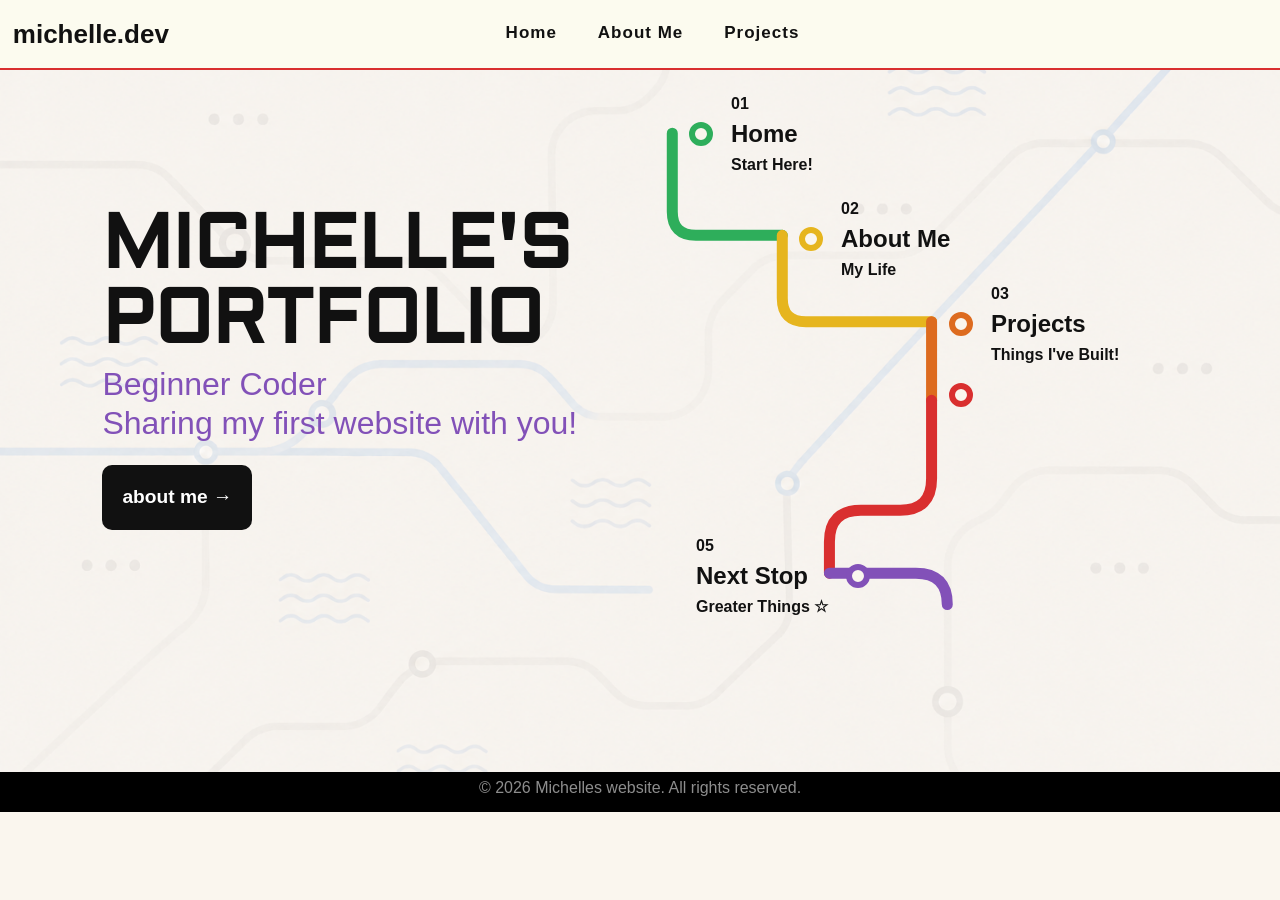
==== commit 0229870c: "added images" ====
--- a/index.html
+++ b/index.html
@@ -55,7 +55,7 @@
 
                     <a href="about.html" class="btn-talk">about me →</a>
                     </div>
-
+                    
                 <!--right side-->
                     <div class="hero-right">
                         <div class="subway-map">
--- a/style.css
+++ b/style.css
@@ -89,6 +89,7 @@
     transform: translateY(-60px);
 }
 .hero h2{
+    color: #8251b8;
     transform: translateY(-60px);
     font-family: 'Gill Sans', 'Gill Sans MT', Calibri, 'Trebuchet MS', sans-serif;
 }
@@ -223,8 +224,8 @@
 }
 .stop4{
     flex-direction: row-reverse;
-    top: 213px;
-    left: 195px;
+    top: 242px;
+    left: 308.5px;
 }
 .stop5{
     flex-direction: row-reverse;
@@ -434,6 +435,75 @@
     margin: -20px 0 60px;
 }
 
+.photo{
+    position: absolute;
+    width: 220px;
+    background: white;
+    padding: 10px 10px 25px;
+    border-radius: 4px;
+    box-shadow: 0 12px 25px rgba(0, 0, 0, 0.1);
+    z-index: 2;
+}
+
+.photo img{
+    width: 100%;
+    height: 200px;
+    object-fit: cover;
+}
+
+.tape{
+    width: 70px;
+    height: 22px;
+    background: rgba(177, 158, 101, 0.66);
+    position: absolute;
+    top: -12px;
+    left: 67px;
+    transform: rotate(-5deg);
+}
+
+.photo1{
+    top: 130px;
+    left: 40px;
+    transform: rotate(-8deg);
+}
+
+.photo1:hover{
+    transition: 0.3s;
+    transform: rotate(8deg);
+}
+
+.photo2{
+    top: 525px;
+    left: 35px;
+    transform: rotate(5deg);
+}
+
+.photo2:hover{
+    transition: 0.3s;
+    transform: rotate(-5deg);
+}
+
+.photo3{
+    top: 120px;
+    right: 30px;
+    transform: rotate(7deg);
+}
+
+.photo3:hover{
+    transition: 0.3s;
+    transform: rotate(-7deg);
+}
+
+.photo4{
+    bottom: -200px;
+    right: 30px;
+    transform: rotate(-6deg);
+}
+
+.photo4:hover{
+    transition: 0.3s;
+    transform: rotate(6deg);
+}
 
 
 
@@ -621,6 +691,7 @@
     align-items: center;
     padding: 20px 25px;
     box-shadow: 0 15px 30px rgba(0, 0, 0, 0.25) !important;
+    box-sizing: border-box;
 
     transition: 0.3s ease;
 }
@@ -637,14 +708,19 @@
 
 .nextstop small{
     color: #f7ead6;
+    font-weight: 900;
+    font-family: 'Lucida Sans', 'Lucida Sans Regular', 'Lucida Grande', 'Lucida Sans Unicode', Geneva, Verdana, sans-serif;
 }
 
 .nextstop h2{
     font-family: "Aldrich", sans-serif;
     margin: 5px 0 0;
-    font-size: 1.8rem;
+    font-size: 1rem;
     display: inline-flex;
     align-items: center;
+    text-align: center;
+    padding: -5;
+    height: 60px;
 }
 
 .nextstop span{
